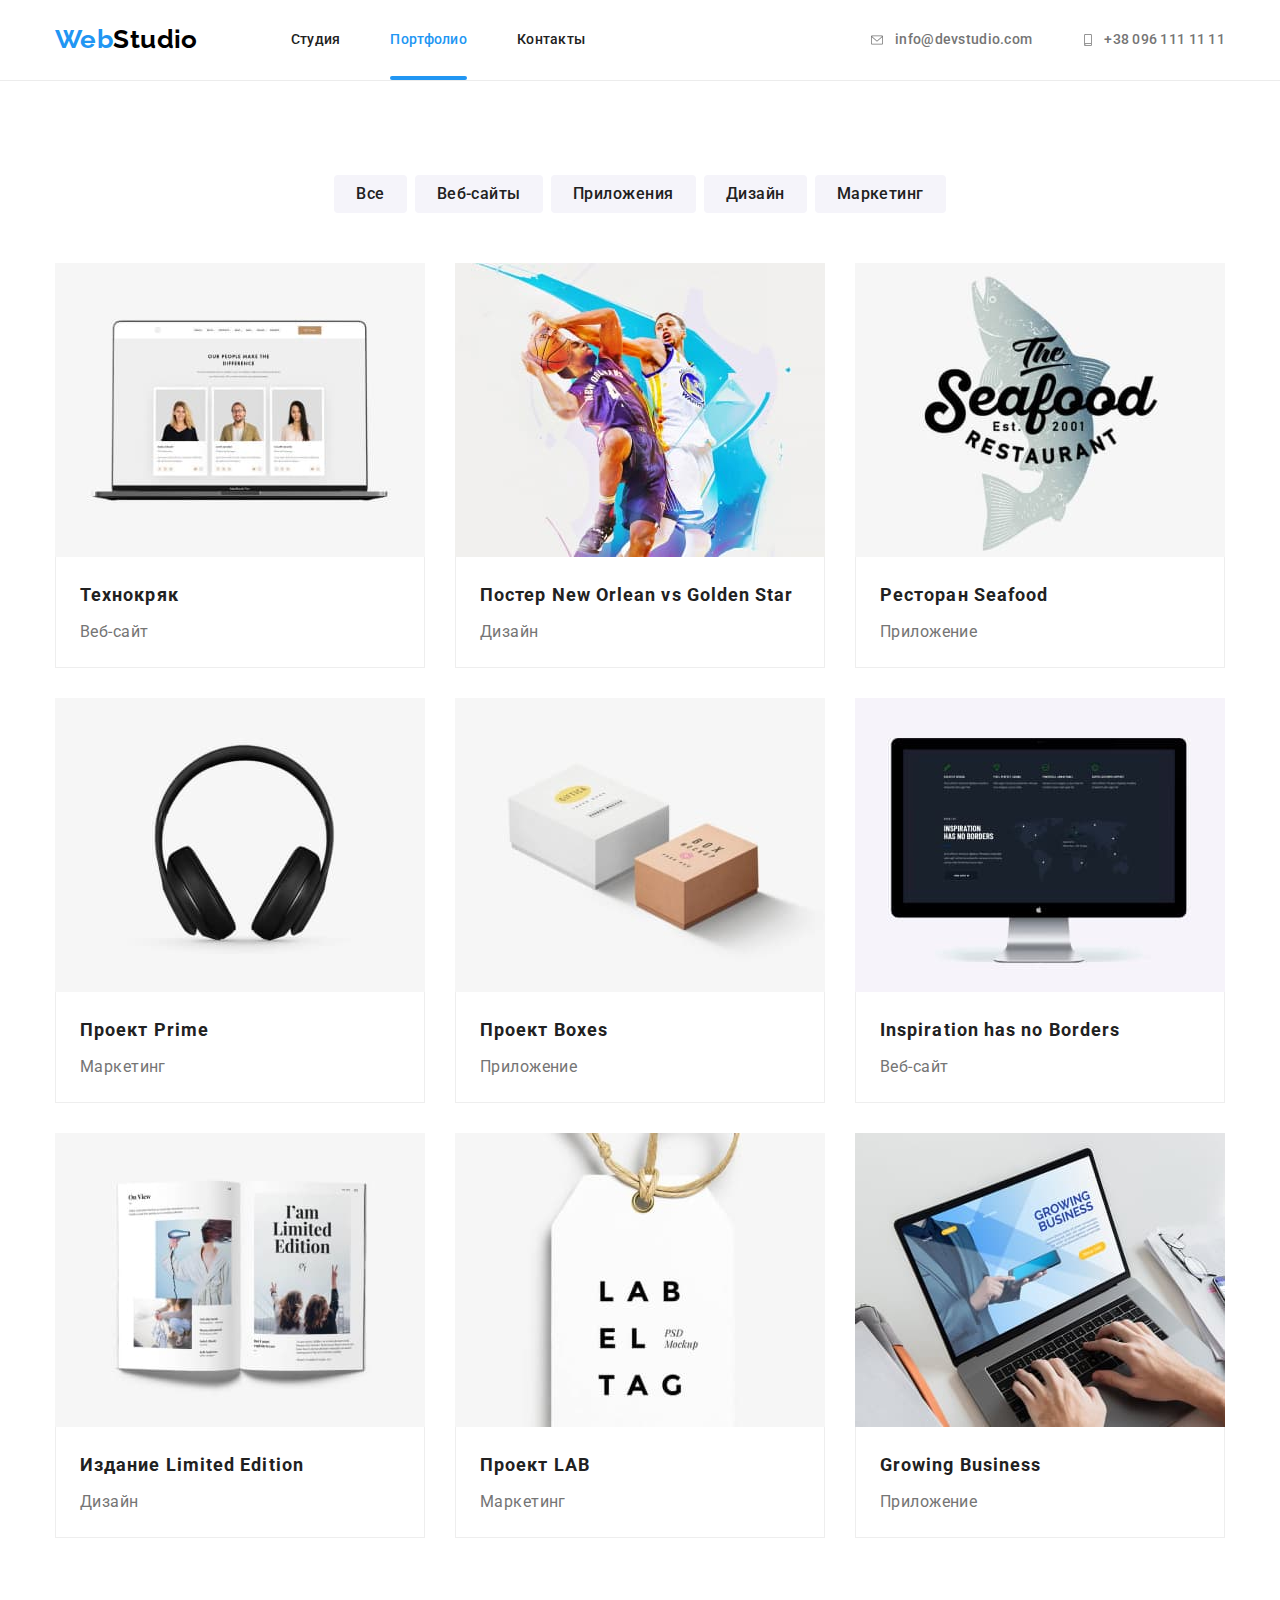
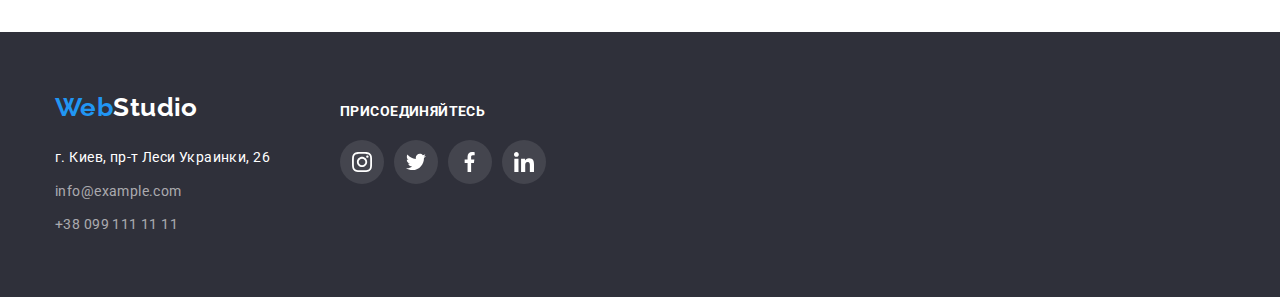
==== portfolio.html @ d9851ff3 "clon" ====
<!DOCTYPE html>
<html lang="en">
  <head>
    <meta charset="UTF-8" />
    <meta http-equiv="X-UA-Compatible" content="IE=edge" />
    <meta name="viewport" content="width=device-width, initial-scale=1.0" />
    <title>Web Studio Portfolio</title>
    <link
      href="https://fonts.googleapis.com/css2?family=Raleway:wght@700&family=Roboto:wght@400;500;700;900&display=swap"
      rel="stylesheet"
    />
    <link
      rel="stylesheet"
      href="https://cdnjs.cloudflare.com/ajax/libs/modern-normalize/1.1.0/modern-normalize.min.css"
    />
    <link rel="stylesheet" href="./css/styles.css" />
  </head>
  <body class="main-font body">
    <header class="header-frame">
      <div class="container display-head">
        <nav class="navigation">
          <a class="logo logo-margin" href="./"
            ><span class="logo-blue">Web</span>Studio</a
          >

          <ul class="list header-list">
            <li class="marg-list-header">
              <a class="link-header" href="./index.html">Студия</a>
            </li>
            <li class="marg-list-header">
              <a class="link-header current" href="./portfolio.html"
                >Портфолио</a
              >
            </li>
            <li class="marg-list-header">
              <a class="link-header" href="">Контакты</a>
            </li>
          </ul>
        </nav>

        <ul class="list header-list">
          <li class="head-list-addr">
            <a class="link-addr-head" href="mailto:info@devstudio.com"
              ><svg class="envelope" width="16px" height="12px">
                <use href="./images/symbol-optimized.svg#icon-envelope"></use>
              </svg>
              info@devstudio.com</a
            >
          </li>
          <li class="head-list-addr">
            <a class="link-addr-head" href="tel:+380961111111">
              <svg class="smartphone" width="12px" height="16px">
                <use href="./images/symbol-optimized.svg#icon-smartphone"></use>
              </svg>
              +38 096 111 11 11</a
            >
          </li>
        </ul>
      </div>
    </header>
    <main>
      <section class="section section-top">
        <div class="container">
          <h1 class="visualy-hidden">filters</h1>
          <ul class="list btn-portfolio">
            <li class="item-filters">
              <button class="btn-font" type="button">Все</button>
            </li>
            <li class="item-filters">
              <button class="btn-font" type="button">Веб-сайты</button>
            </li>
            <li class="item-filters">
              <button class="btn-font" type="button">Приложения</button>
            </li>
            <li class="item-filters">
              <button class="btn-font" type="button">Дизайн</button>
            </li>
            <li class="item-filters">
              <button class="btn-font" type="button">Маркетинг</button>
            </li>
          </ul>
          <ul class="list card-net">
            <li class="work-exemples">
              <a class="link-non-stiles" href="#">
                <div class="card-picture">
                  <img
                    src="./images/img21.jpg"
                    alt="photo of acounts"
                    width="370"
                    height="294"
                  />
                  <div class="card-animating">
                    <p class="card-text">
                      Ресурс предлагает комплексные предложения с разным уровнем
                      функционала и сервисов. Все это позволит посетителю
                      получить исчерпывающие сведения о компании или частном
                      лице.
                    </p>
                  </div>
                </div>
                <div class="work-border">
                  <h2 class="title-font">Технокряк</h2>
                  <p class="desc-font">Веб-сайт</p>
                </div></a
              >
            </li>
            <li class="work-exemples">
              <a class="link-non-stiles" href="#">
                <div class="card-picture">
                  <img
                    src="./images/img22.jpg"
                    alt="photo of acounts"
                    width="370"
                    height="294"
                  />
                  <div class="card-animating">
                    <p class="card-text">
                      Ресурс предлагает комплексные предложения с разным уровнем
                      функционала и сервисов. Все это позволит посетителю
                      получить исчерпывающие сведения о компании или частном
                      лице.
                    </p>
                  </div>
                </div>
                <div class="work-border">
                  <h2 class="title-font">Постер New Orlean vs Golden Star</h2>
                  <p class="desc-font">Дизайн</p>
                </div></a
              >
            </li>
            <li class="work-exemples">
              <a class="link-non-stiles" href="#">
                <div class="card-picture">
                  <img
                    src="./images/img23.jpg"
                    alt="photo of acounts"
                    width="370"
                    height="294"
                  />
                  <div class="card-animating">
                    <p class="card-text">
                      Ресурс предлагает комплексные предложения с разным уровнем
                      функционала и сервисов. Все это позволит посетителю
                      получить исчерпывающие сведения о компании или частном
                      лице.
                    </p>
                  </div>
                </div>
                <div class="work-border">
                  <h2 class="title-font">Ресторан Seafood</h2>
                  <p class="desc-font">Приложение</p>
                </div></a
              >
            </li>
            <li class="work-exemples">
              <a class="link-non-stiles" href="#">
                <div class="card-picture">
                  <img
                    src="./images/img24.jpg"
                    alt="headphones"
                    width="370"
                    height="294"
                  />
                  <div class="card-animating">
                    <p class="card-text">
                      Ресурс предлагает комплексные предложения с разным уровнем
                      функционала и сервисов. Все это позволит посетителю
                      получить исчерпывающие сведения о компании или частном
                      лице.
                    </p>
                  </div>
                </div>
                <div class="work-border">
                  <h2 class="title-font">Проект Prime</h2>
                  <p class="desc-font">Маркетинг</p>
                </div></a
              >
            </li>
            <li class="work-exemples">
              <a class="link-non-stiles" href="#">
                <div class="card-picture">
                  <img
                    src="./images/img25.jpg"
                    alt="boxes"
                    width="370"
                    height="294"
                  />
                  <div class="card-animating">
                    <p class="card-text">
                      Ресурс предлагает комплексные предложения с разным уровнем
                      функционала и сервисов. Все это позволит посетителю
                      получить исчерпывающие сведения о компании или частном
                      лице.
                    </p>
                  </div>
                </div>
                <div class="work-border">
                  <h2 class="title-font">Проект Boxes</h2>
                  <p class="desc-font">Приложение</p>
                </div></a
              >
            </li>
            <li class="work-exemples">
              <a class="link-non-stiles" href="#">
                <div class="card-picture">
                  <img
                    src="./images/img26.jpg"
                    alt="screen"
                    width="370"
                    height="294"
                  />
                  <div class="card-animating">
                    <p class="card-text">
                      Ресурс предлагает комплексные предложения с разным уровнем
                      функционала и сервисов. Все это позволит посетителю
                      получить исчерпывающие сведения о компании или частном
                      лице.
                    </p>
                  </div>
                </div>
                <div class="work-border">
                  <h2 class="title-font">Inspiration has no Borders</h2>
                  <p class="desc-font">Веб-сайт</p>
                </div></a
              >
            </li>
            <li class="work-exemples">
              <a class="link-non-stiles" href="#">
                <div class="card-picture">
                  <img
                    src="./images/img27.jpg"
                    alt="gurnal"
                    width="370"
                    height="294"
                  />
                  <div class="card-animating">
                    <p class="card-text">
                      Ресурс предлагает комплексные предложения с разным уровнем
                      функционала и сервисов. Все это позволит посетителю
                      получить исчерпывающие сведения о компании или частном
                      лице.
                    </p>
                  </div>
                </div>
                <div class="work-border">
                  <h2 class="title-font">Издание Limited Edition</h2>
                  <p class="desc-font">Дизайн</p>
                </div></a
              >
            </li>
            <li class="work-exemples">
              <a class="link-non-stiles" href="#">
                <div class="card-picture">
                  <img
                    src="./images/img28.jpg"
                    alt="lsble"
                    width="370"
                    height="294"
                  />
                  <div class="card-animating">
                    <p class="card-text">
                      Ресурс предлагает комплексные предложения с разным уровнем
                      функционала и сервисов. Все это позволит посетителю
                      получить исчерпывающие сведения о компании или частном
                      лице.
                    </p>
                  </div>
                </div>
                <div class="work-border">
                  <h2 class="title-font">Проект LAB</h2>
                  <p class="desc-font">Маркетинг</p>
                </div></a
              >
            </li>
            <li class="work-exemples">
              <a class="link-non-stiles" href="#">
                <div class="card-picture">
                  <img
                    src="./images/img29.jpg"
                    alt="work in leptop"
                    width="370"
                    height="294"
                  />
                  <div class="card-animating">
                    <p class="card-text">
                      Ресурс предлагает комплексные предложения с разным уровнем
                      функционала и сервисов. Все это позволит посетителю
                      получить исчерпывающие сведения о компании или частном
                      лице.
                    </p>
                  </div>
                </div>
                <div class="work-border">
                  <h2 class="title-font">Growing Business</h2>
                  <p class="desc-font">Приложение</p>
                </div></a
              >
            </li>
          </ul>
        </div>
      </section>
    </main>
    <footer class="footer-bgr">
      <div class="container foot-display">
        <div class="foot-addr">
          <a class="logo-footer margin-logo-foot" href="./index.html"
            ><span class="logo-blue">Web</span>Studio</a
          >
          <address class="address">
            <ul class="list collomn">
              <li class="item-footer">
                <a
                  class="link-footer"
                  href="https://goo.gl/maps/Hpi7qBNF4pR7eWcx5"
                  target="_blank"
                  rel="noopener nofolow"
                  >г. Киев, пр-т Леси Украинки, 26</a
                >
              </li>
              <li class="item-footer">
                <a class="addr-footer" href="mailto:info@example.com"
                  >info@example.com</a
                >
              </li>
              <li class="item-footer">
                <a class="addr-footer" href="tel:+380991111111"
                  >+38 099 111 11 11</a
                >
              </li>
            </ul>
          </address>
        </div>
        <div class="foot-addr-link">
          <h2 class="footer-text">присоединяйтесь</h2>
          <ul class="foot-social">
            <li class="footer-social list">
              <a class="foot-soc-link" href="#">
                <svg class="foot-picture">
                  <use href="./images/symbol-defs.svg#icon-instagram"></use>
                </svg>
              </a>
            </li>
            <li class="footer-social list">
              <a class="foot-soc-link" href="#">
                <svg class="foot-picture">
                  <use href="./images/symbol-defs.svg#icon-twitter"></use>
                </svg>
              </a>
            </li>
            <li class="footer-social list">
              <a class="foot-soc-link" href="#">
                <svg class="foot-picture">
                  <use href="./images/symbol-defs.svg#icon-facebook"></use>
                </svg>
              </a>
            </li>
            <li class="footer-social list">
              <a class="foot-soc-link" href="#">
                <svg class="foot-picture">
                  <use href="./images/symbol-defs.svg#icon-linkedin"></use>
                </svg>
              </a>
            </li>
          </ul>
        </div>
      </div>
    </footer>
  </body>
</html>
---- css/styles.css ----
:root {
  --main-text-color: #212121;
  --content-text-color: #757575;
  --logo-bgr-blue: #2196f3;
  --bgr-hero-color: #2f303a;
  --logo-black: #000000;
  --text-hover-wight: #ffffff;
  --btn-hiro-hover: #188ce8;
  --addr-footer-white: rgba(255, 255, 255, 0.6);
  --bgr-team: #f5f4fa;
  --social-color: #afb1b8;
  --animating: cubic-bezier(0.4, 0, 0.2, 1);
}

body {
  font-family: "Roboto", "Raleway", sens-serif;
  color: var(--main-text-color);
  letter-spacing: 0.03em;
  background-color: var(--text-hover-wight);
  font-size: 14px;
}

p,
h1,
h2,
h3,
h4,
h5,
h6 {
  margin: 0;
}

address {
  font-style: normal;
}

img {
  display: block;
  max-width: 100%;
  height: auto;
}

ul,
ol,
li {
  margin: 0;
  padding-left: 0;
}

/*~~~~~~~~~~~~~~~~~~~FIRST PAGE~~~~~~~~~~~~~~~~~~~~*/

/* -------------for ul without points------------ */

.list {
  list-style: none;
}

.container {
  width: 1200px;
  padding-left: 15px;
  padding-right: 15px;
  margin: 0 auto;
}

/*____________________HEADER_________________________*/

.header-frame {
  border-bottom: 1px solid #ececec;
}

.display-head {
  display: flex;
  align-items: center;
  justify-content: center;
}

.logo {
  font-family: Raleway;
  font-weight: 700;
  font-size: 26px;
  color: var(--logo-black);
  text-decoration: none;
  line-height: 1.19;
}

.logo-margin {
  margin-right: 93px;
  padding-top: 24px;
  padding-bottom: 25px;
}

.logo-blue {
  color: var(--logo-bgr-blue);
}

.navigation {
  display: flex;
  align-items: center;
}

/*--------------for <li> in HEADER------------*/

.header-list {
  display: flex;
  margin-left: auto;
}

.marg-list-header {
  margin-right: 50px;
}

.head-list-addr:not(:last-child) {
  margin-right: 50px;
}

/* -------------for <a> in HEADER--------------*/

.link-header {
  display: block;
  color: var(--main-text-color);
  font-weight: 500;
  line-height: 1.14;
  letter-spacing: 0.02em;
  background-color: var(--text-hover-wight);
  text-decoration: none;
  padding-top: 32px;
  padding-bottom: 32px;
  transition-property: color;
  transition-duration: 250ms;
  transition-timing-function: var(--animating);
}

.link-header:hover,
.link-header:focus {
  color: var(--logo-bgr-blue);
}

.current {
  color: var(--logo-bgr-blue);
  position: relative;
  transition-property: background-color;
}

.current::after {
  content: "";
  position: absolute;
  height: 4px;
  width: 100%;
  border-radius: 2px;
  top: 100%;
  left: 0;
  background-color: var(--logo-bgr-blue);
  transform: translate(0, -100%);
}

/*-------------for address <a> in HEADER----------------*/

.link-addr-head {
  display: inline-flex;
  align-items: center;
  color: var(--content-text-color);
  font-weight: 500;
  line-height: 1.14;
  letter-spacing: 0.02em;
  text-decoration: none;
  padding-top: 32px;
  padding-bottom: 32px;
  transition-property: color;
  transition-duration: 250ms;
  transition-timing-function: var(--animating);
}
.link-addr-head:hover,
.link-addr-head:focus {
  color: var(--logo-bgr-blue);
}

.envelope {
  display: flex;
  margin-right: 10px;
  fill: currentColor;
}

.smartphone {
  display: inline-flex;
  margin-right: 10px;
  fill: currentColor;
  background-size: auto;
  background-position: 50% 50%;
}

/* ____________________HIRO________________________*/

.hiro-bgr {
  max-width: 1600px;
  padding-top: 200px;
  margin: 0 auto;
  padding: 0 auto;
  background-image: linear-gradient(
      to right,
      rgba(47, 48, 58, 0.4),
      rgba(47, 48, 58, 0.4)
    ),
    url(../images/Img-hiro.jpg);
  background-color: var(--bgr-hero-color);
  background-position: center;
  background-repeat: no-repeat;
  background-size: cover;
}

.hiro-text {
  color: var(--text-hover-wight);
  font-weight: 900;
  font-size: 44px;
  line-height: 1.36;
  letter-spacing: 0.06em;
  text-transform: uppercase;
  text-align: center;
  margin-bottom: 30px;
}

.hiro-btn {
  font-family: "Roboto", sans-serif;
  color: var(--text-hover-wight);
  background-color: var(--logo-bgr-blue);
  font-weight: 700;
  font-size: 16px;
  line-height: 1.87;
  letter-spacing: 0.06em;
  display: flex;
  align-items: center;
  text-align: center;
  cursor: pointer;
  margin-left: auto;
  margin-right: auto;
  padding: 10px 32px;
  border-radius: 4px;
  border: 0;
  transition-property: background-color;
}

.hiro-btn:hover,
.hiro-btn:focus {
  background-color: var(--btn-hiro-hover);
  transition-duration: 250ms;
  transition-timing-function: cubic-bezier(0.4, 0, 0.2, 1);
}

/*___________________Sectio Features___________________*/

.fiatures {
  /*width: 1200px;
  margin-left: auto;
  margin-right: auto;*/
  padding-top: 94px;
}

.section {
  padding-bottom: 94px;
}
.section-features {
  padding-bottom: 200px;
}
.visualy-hidden {
  position: absolute;
  white-space: nowrap;
  width: 1px;
  height: 1px;
  overflow: hidden;
  border: 0;
  padding: 0;
  clip: rect(0 0 0 0);
  clip-path: inset(50%);
  margin: -1px;
}

.list-fiatures {
  display: flex;
}

.item-fiatures {
  width: 270px;
}

.antena::before {
  content: "";
  display: flex;
  width: 270px;
  height: 120px;
  margin-bottom: 30px;
  background-image: url(../images/antenna.svg);
  background-color: var(--bgr-team);
  background-repeat: no-repeat;
  background-position: center;
}

.clock::before {
  content: "";
  display: flex;
  width: 270px;
  height: 120px;
  margin-bottom: 30px;
  background-color: var(--bgr-team);
  background-image: url(../images/clock.svg);
  background-repeat: no-repeat;
  background-position: center;
}

.diagram::before {
  content: "";
  display: flex;
  width: 270px;
  height: 120px;
  margin-bottom: 30px;
  background-color: var(--bgr-team);
  background-image: url(../images/diagram.svg);
  background-repeat: no-repeat;
  background-position: center;
}

.astronaut::before {
  content: "";
  display: flex;
  width: 270px;
  height: 120px;
  margin-bottom: 30px;
  background-color: var(--bgr-team);
  background-image: url(../images/astronaut.svg);
  background-repeat: no-repeat;
  background-position: center;
}

.item-fiatures:not(:last-child) {
  margin-right: 30px;
}

.third-headline {
  font-size: 14px;
  line-height: 1.14;
  text-transform: uppercase;
  margin-bottom: 10px;
}

.features-text {
  color: var(--content-text-color);
  line-height: 1.7;
}

/*_________________Section What To Do__________________*/

.second-headline {
  font-size: 36px;
  line-height: 1.17;
  text-align: center;
  margin-bottom: 50px;
}

.item-what-do:not(:last-child) {
  margin-right: 30px;
}

.item-what-do {
  position: relative;
}

.text {
  position: absolute;
  top: 100%;
  height: 70px;
  width: 100%;
  background-color: rgba(47, 48, 58, 0.8);
  transform: translate(0, -100%);
  display: flex;
  justify-content: center;
  align-items: center;
  color: var(--text-hover-wight);
  font-family: "Roboto", sans-serif;
  font-weight: 700;
  font-size: 14px;
  line-height: 1.4;
  text-align: center;
  text-transform: uppercase;
}

/*_________________Section Team________________________*/

.item-team:not(:last-child) {
  margin-right: 30px;
}

.item-team {
  border-radius: 0 0 4px 4px;
  background-color: var(--text-hover-wight);
  box-shadow: 0px 1px 3px rgba(0, 0, 0, 0.12), 0px 1px 1px rgba(0, 0, 0, 0.14),
    0px 2px 1px rgba(0, 0, 0, 0.2);
}

.team {
  background-color: var(--bgr-team);
  padding-top: 94px;
}

.names {
  font-weight: 500;
  font-size: 16px;
  line-height: 1.19;
  text-align: center;
  margin-bottom: 10px;
}

.profession {
  color: var(--content-text-color);
  font-size: 16px;
  line-height: 1.19;
  text-align: center;
  margin-bottom: 16px;
}

.icons-team {
  display: flex;
  justify-content: center;
  align-items: center;
}

.icon-list {
  display: inline-flex;
  justify-content: center;
  align-items: center;
}

.icon-list:not(:last-child) {
  margin-right: 10px;
}

.list-linc-icons {
  display: flex;
  justify-content: center;
  align-items: center;

  width: 44px;
  height: 44px;
  border-radius: 50% 50%;
  color: var(--social-color);
  transition-property: background-color, color;
  transition-duration: 250ms;
  transition-timing-function: var(--animating);
}
.list-linc-icons:hover,
.list-linc-icons:focus {
  background-color: var(--logo-bgr-blue);
  color: var(--text-hover-wight);
}

.icons {
  width: 20px;
  height: 20px;
  fill: currentColor;
}

.team-padding {
  padding-top: 30px;
  padding-bottom: 30px;
}

.mrg-for-h-two {
  margin-bottom: 50px;
}

/*_________________________Section CLIENTS___________________________*/

.clients {
  padding-top: 94px;
}

.clients-list {
  display: flex;
  justify-content: center;
  align-items: center;
}

.clients-logo:not(:last-child) {
  margin-right: 30px;
}

.clients-link {
  display: flex;
  width: 170px;
  height: 94px;
  justify-content: center;
  align-items: center;
  text-decoration: none;
  color: inherit;
  color: var(--social-color);
  border-radius: 4px;
  border: 1px solid var(--social-color);
  transition-property: color, fill, border-color;
  transition-duration: 250ms;
  transition-timing-function: var(--animating);
}

.clients-link:hover,
.clients-link:focus {
  color: var(--logo-bgr-blue);
  border-color: var(--logo-bgr-blue);
  fill: var(--logo-bgr-blue);
}

.client-picture {
  width: 106px;
  height: 60px;
  fill: currentColor;
}

/*________________________________FOOTER_________________________________*/

.footer-bgr {
  background-color: var(--bgr-hero-color);
  padding-top: 60px;
  padding-bottom: 60px;
}

.foot-display {
  display: flex;
  align-items: baseline;
}

.address {
  font-style: normal;
}

.collomn {
  flex-direction: column;
}

.item-footer:not(:last-child) {
  margin-bottom: 9px;
}

.logo-footer {
  font-family: Raleway;
  font-weight: 700;
  font-size: 26px;
  color: var(--text-hover-wight);
  text-decoration: none;
  line-height: 1.19;
}

.margin-logo-foot {
  display: block;
  margin-bottom: 20px;
}

.link-footer {
  text-decoration: none;
  color: var(--text-hover-wight);
  line-height: 2;
}

.addr-footer {
  text-decoration: none;
  line-height: 1.71;
  color: var(--addr-footer-white);
  transition-property: color;
  transition-duration: 250ms;
  transition-timing-function: var(--animating);
}

.addr-footer:hover,
.addr-footer:focus {
  color: var(--logo-bgr-blue);
}

.link-footer {
  transition-property: color;
  transition-duration: 250ms;
  transition-timing-function: var(--animating);
}

.link-footer:hover,
.link-footer:focus {
  color: var(--logo-bgr-blue);
}

.foot-addr-link {
  color: var(--text-hover-wight);
  margin-left: 70px;
}
.footer-text {
  font-weight: 700;
  font-size: 14px;
  line-height: 1.14;
  letter-spacing: 0.03em;
  text-transform: uppercase;
  margin-bottom: 20px;
}

.foot-social {
  display: flex;
  justify-content: center;
  align-items: center;
}

.footer-social {
  display: flex;
  justify-content: center;
  align-items: center;
}

.footer-social:not(:last-child) {
  margin-right: 10px;
}

.foot-soc-link {
  display: flex;
  width: 44px;
  height: 44px;
  border-radius: 50% 50%;
  background-color: rgba(255, 255, 255, 0.1);
  justify-content: center;
  align-items: center;
  transition-property: background-color;
  transition-duration: 250ms;
  transition-timing-function: var(--animating);
}

.foot-soc-link:hover,
.foot-soc-link:focus {
  background-color: var(--logo-bgr-blue);
}

.foot-picture {
  width: 20px;
  height: 20px;
  fill: var(--text-hover-wight);
}

/*~~~~~~~~~~~~~~~~~~~PORTFOLIO~~~~~~~~~~~~~~~~~~~*/

/*_________________section filters______________*/

.section-top {
  padding-top: 94px;
}

.item-filters:not(:last-child) {
  margin-right: 8px;
}

.btn-portfolio {
  display: flex;
  justify-content: center;
  margin-bottom: 50px;
}

.btn-font {
  font-family: inherit;
  font-weight: 500;
  color: var(--main-text-color);
  background-color: var(--bgr-team);
  font-size: 16px;
  line-height: 1.625;
  letter-spacing: 0.03em;
  cursor: pointer;
  border: none;
  padding: 6px 22px;
  border-radius: 4px;
  transition-property: color, background-color, box-shadow;
  transition-duration: 250ms;
  transition-timing-function: var(--animating);
}

.btn-font:hover,
.btn-font:focus {
  color: var(--text-hover-wight);
  background-color: var(--logo-bgr-blue);
  box-shadow: 0px 3px 1px rgba(0, 0, 0, 0.1), 0px 1px 2px rgba(0, 0, 0, 0.08),
    0px 2px 2px rgba(0, 0, 0, 0.12);
}

.card-net {
  display: flex;
  flex-wrap: wrap;
  margin-top: -30px;
  margin-left: -30px;
}

.work-border {
  border-left: 1px solid #eeeeee;
  border-right: 1px solid #eeeeee;
  border-bottom: 1px solid #eeeeee;
  padding: 20px 24px;
}

.title-font {
  font-size: 18px;
  line-height: 2;
  letter-spacing: 0.06em;
  margin-bottom: 4px;
}

.desc-font {
  color: var(--content-text-color);
  font-size: 16px;
  line-height: 1.875;
}

.link-non-stiles {
  display: block;
  text-decoration: none;
  font-style: inherit;
  color: inherit;
  transition: box-shadow 250px var(--animating);
}

.link-non-stiles:hover,
.link-non-stiles:focus {
  box-shadow: 0px 1px 1px rgba(0, 0, 0, 0.12), 0px 4px 4px rgba(0, 0, 0, 0.06),
    1px 4px 6px rgba(0, 0, 0, 0.16);
}

.work-exemples {
  margin-top: 30px;
  margin-left: 30px;
}

.frame {
  border-bottom: 1px solid #eeeeee;
  border-left: 1px solid #eeeeee;
  border-right: 1px solid #eeeeee;
  padding: 20px 24px;
}

.card-picture {
  position: relative;
  overflow: hidden;
}

.card-animating {
  position: absolute;
  width: 100%;
  height: 294px;
  top: 100%;
  left: 0;
  background-color: rgba(33, 150, 243, 0.9);
  transition-property: transform;
  transition-duration: 250ms;
  transition-timing-function: var(--animating);
}

.link-non-stiles:hover .card-animating,
.link-non-stiles:focus .card-animating {
  transform: translateY(-100%);
}

.card-text {
  font-weight: 400;
  font-size: 18px;
  line-height: 1.56;
  padding: 63px 24px;
  color: var(--text-hover-wight);
}

/*______________________________MODALKA_____________________________________*/

.backdrop {
  position: fixed;
  top: 0;
  left: 50%;
  transform: translate(-50%, 0);
  height: 100%;
  width: 100%;
  background-color: rgba(0, 0, 0, 0.2);
  opacity: 1;
  transition: opacity 250ms var(--animating);
}

.backdrop.is-hidden {
  opacity: 0;
  pointer-events: none;
}

.modal {
  position: absolute;
  top: 50%;
  left: 50%;
  height: 581px;
  width: 528px;
  border-radius: 4px;
  box-shadow: 0px 1px 3px rgba(0, 0, 0, 0.12), 0px 1px 1px rgba(0, 0, 0, 0.14),
    0px 2px 1px rgba(0, 0, 0, 0.2);
  background-color: var(--text-hover-wight);
  transform: translate(-50%, -50%);
}

.close {
  position: absolute;
  top: 8px;
  right: 8px;

  height: 30px;
  width: 30px;
  border: 1px solid rgba(0, 0, 0, 0.1);
  border-radius: 50% 50%;

  text-decoration: none;
  color: inherit;
  background-color: var(--text-hover-wight);

  display: inline-flex;
  justify-content: center;
  align-items: center;

  transition-duration: box-shadow;
  transition-duration: 250ms;
  transition-timing-function: var(--animating);
}

.close-picture {
  fill: black;
}

.close:hover,
.close:focus {
  box-shadow: 0px 1px 3px rgba(0, 0, 0, 0.12), 0px 1px 1px rgba(0, 0, 0, 0.14),
    0px 2px 1px rgba(0, 0, 0, 0.2);
}

.close:active {
  box-shadow: none;
}
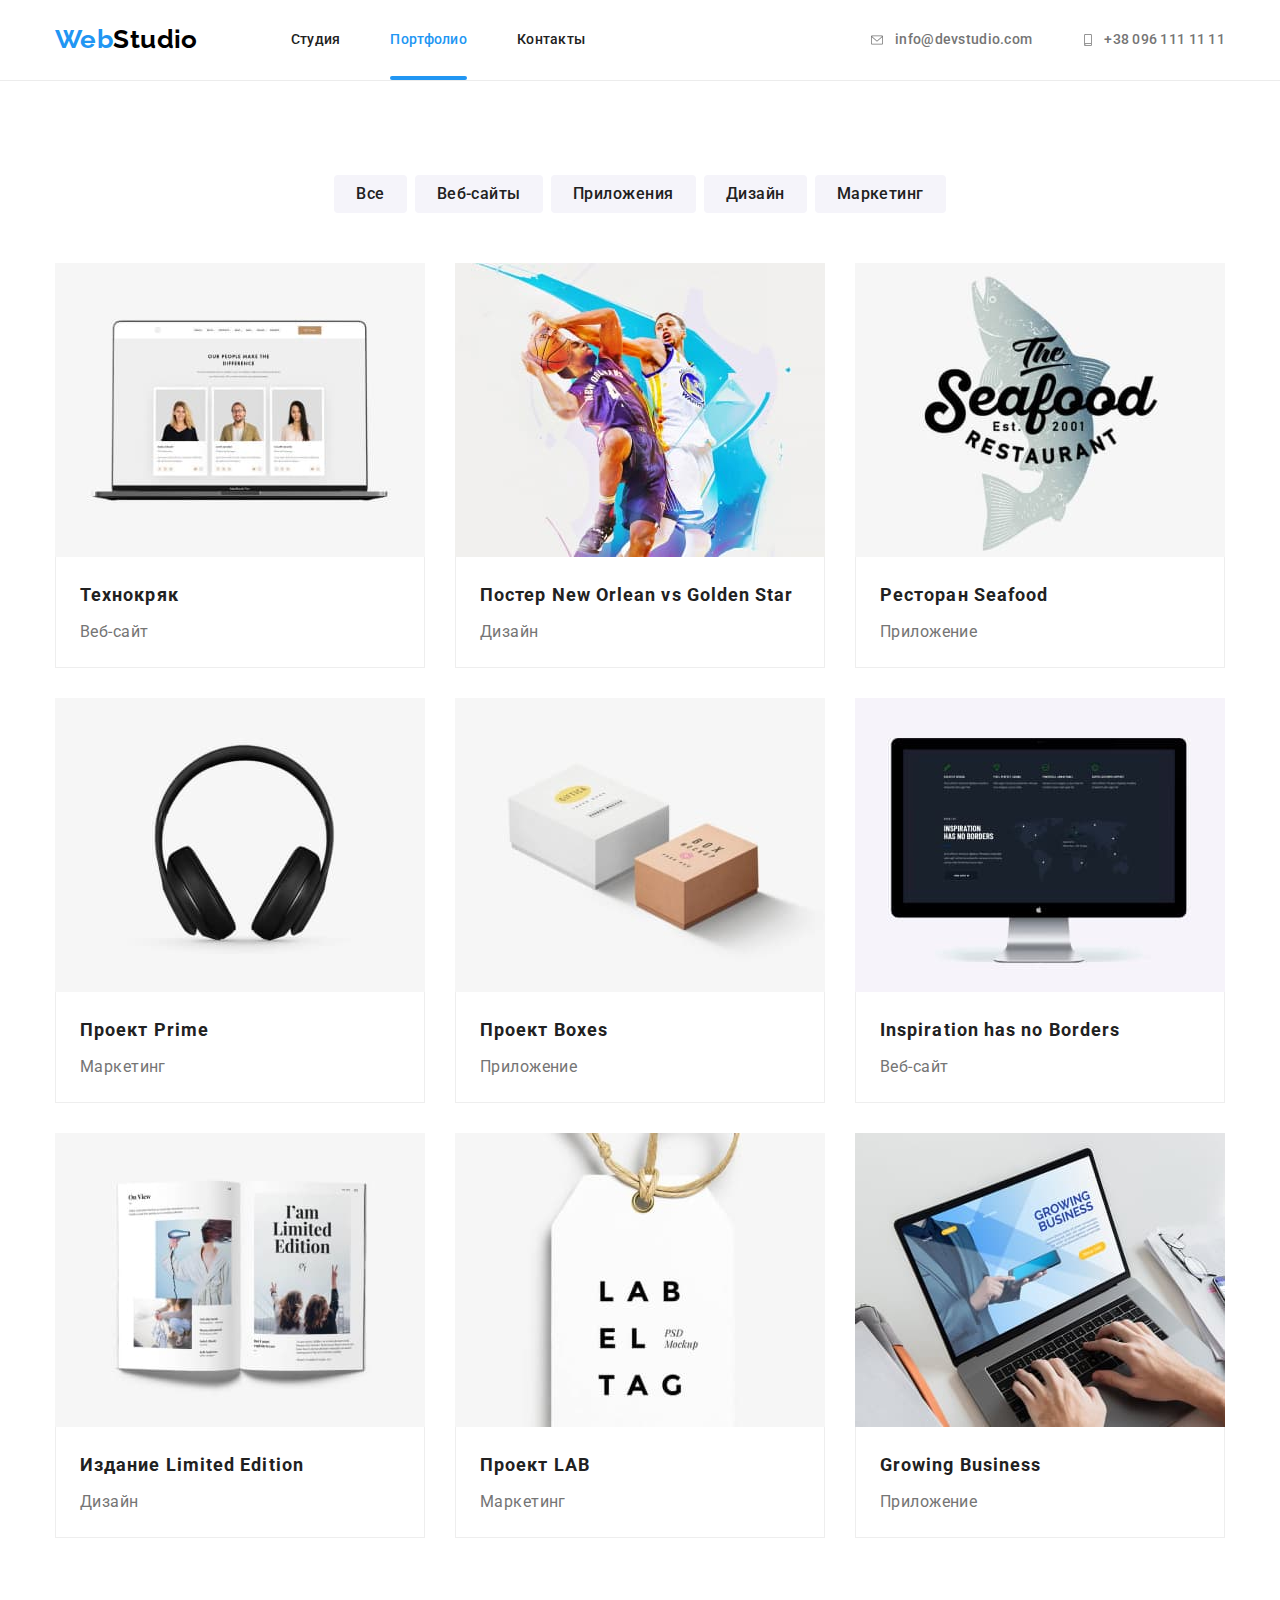
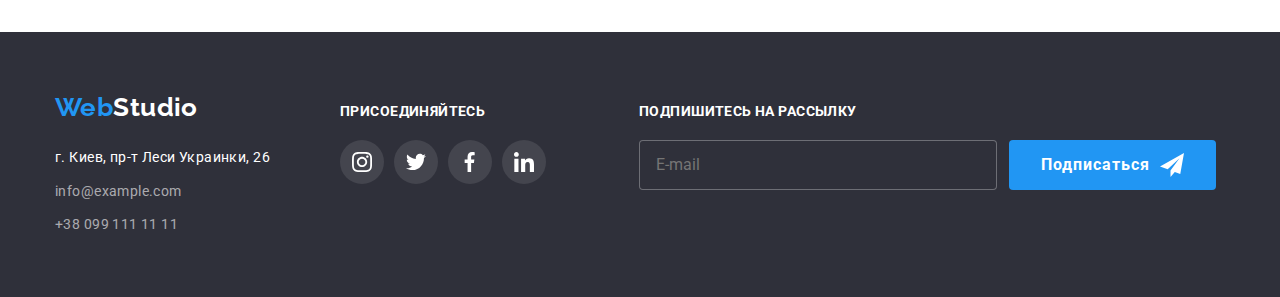
==== commit 727cf38a: "modal" ====
--- a/portfolio.html
+++ b/portfolio.html
@@ -363,6 +363,24 @@
             </li>
           </ul>
         </div>
+        <div class="mail">
+          <p class="footer-text">Подпишитесь на рассылку</p>
+          <div class="input-btn">
+            <input
+              class="border-input"
+              type="email"
+              id="emeil"
+              placeholder="E-mail"
+            />
+            <label for="emeil"></label>
+            <button class="hiro-btn" type="button">
+              Подписаться
+              <svg class="plan" width="24px" height="24px">
+                <use href="./images/icons-six.svg#icon-plan"></use>
+              </svg>
+            </button>
+          </div>
+        </div>
       </div>
     </footer>
   </body>
--- a/css/styles.css
+++ b/css/styles.css
@@ -10,6 +10,8 @@
   --bgr-team: #f5f4fa;
   --social-color: #afb1b8;
   --animating: cubic-bezier(0.4, 0, 0.2, 1);
+  --modal-text-color: rgba(117, 117, 117, 1);
+  --modal-frame-color: rgba(33, 33, 33, 0.2);
 }
 
 body {
@@ -47,10 +49,6 @@
   padding-left: 0;
 }
 
-/*~~~~~~~~~~~~~~~~~~~FIRST PAGE~~~~~~~~~~~~~~~~~~~~*/
-
-/* -------------for ul without points------------ */
-
 .list {
   list-style: none;
 }
@@ -61,6 +59,7 @@
   padding-right: 15px;
   margin: 0 auto;
 }
+/*~~~~~~~~~~~~~~~~~~~FIRST PAGE~~~~~~~~~~~~~~~~~~~~*/
 
 /*____________________HEADER_________________________*/
 
@@ -242,7 +241,12 @@
 .hiro-btn:focus {
   background-color: var(--btn-hiro-hover);
   transition-duration: 250ms;
+  box-shadow: 0px 4px 4px rgba(0, 0, 0, 0.15);
   transition-timing-function: cubic-bezier(0.4, 0, 0.2, 1);
+}
+
+.hiro-btn:active {
+  box-shadow: none;
 }
 
 /*___________________Sectio Features___________________*/
@@ -591,6 +595,7 @@
   letter-spacing: 0.03em;
   text-transform: uppercase;
   margin-bottom: 20px;
+  color: var(--text-hover-wight);
 }
 
 .foot-social {
@@ -631,6 +636,39 @@
   width: 20px;
   height: 20px;
   fill: var(--text-hover-wight);
+}
+
+.mail {
+  margin-left: 93px;
+}
+
+.input-btn {
+  display: flex;
+  justify-content: center;
+  align-items: center;
+}
+
+.border-input {
+  display: flex;
+  align-items: center;
+  width: 358px;
+  height: 50px;
+  padding-left: 16px;
+  border: 1px solid rgba(255, 255, 255, 0.3);
+  border-radius: 4px;
+  background-color: var(--bgr-hero-color);
+  margin-right: 12px;
+  color: rgba(255, 255, 255, 0.6);
+  font-size: 16px;
+  line-height: 1.25;
+}
+
+input[plaseholder="E-mail"] {
+  margin-left: 16px;
+}
+
+.plan {
+  margin-left: 10px;
 }
 
 /*~~~~~~~~~~~~~~~~~~~PORTFOLIO~~~~~~~~~~~~~~~~~~~*/
@@ -809,12 +847,10 @@
   justify-content: center;
   align-items: center;
 
-  transition-duration: box-shadow;
+  transition-duration: box-shadow, color;
   transition-duration: 250ms;
   transition-timing-function: var(--animating);
-}
-
-.close-picture {
+
   fill: black;
 }
 
@@ -822,8 +858,158 @@
 .close:focus {
   box-shadow: 0px 1px 3px rgba(0, 0, 0, 0.12), 0px 1px 1px rgba(0, 0, 0, 0.14),
     0px 2px 1px rgba(0, 0, 0, 0.2);
+  color: var(--logo-bgr-blue);
 }
 
 .close:active {
   box-shadow: none;
 }
+
+.close-picture {
+  fill: currentColor;
+}
+
+.modal-head {
+  text-align: center;
+  margin-top: 40px;
+  margin-bottom: 12px;
+  font-size: 20px;
+}
+
+.modal-form {
+  display: flex;
+  flex-direction: column;
+}
+
+.form-field {
+  position: relative;
+  display: flex;
+  flex-direction: column;
+}
+
+.form-field:not(:first-child) {
+  margin-bottom: 10px;
+  margin-left: 40px;
+  margin-right: 40px;
+}
+
+.form-field:nth-child(1) {
+  margin-bottom: 10px;
+  margin-right: 40px;
+  margin-left: 40px;
+}
+
+.modal-text {
+  font-size: 12px;
+  line-height: 1.17;
+  color: var(--modal-text-color);
+  padding-bottom: 4px;
+}
+
+.modal-data {
+  height: 40px;
+  border: 1px solid rgba(21, 21, 21, 0.2);
+  border-radius: 4px;
+  transition: border-color 250ms var(--animating);
+  padding-left: 42px;
+}
+
+.modal-data:hover,
+.modal-data:focus {
+  border-color: var(--logo-bgr-blue);
+}
+
+.modal-data:hover ~ .modal-icons,
+.modal-data:focus ~ .modal-icons {
+  fill: var(--logo-bgr-blue);
+}
+
+.modal-data:not(:placeholder-shown) > .modal-icons {
+  fill: var(--logo-bgr-blue);
+}
+
+.modal-icons {
+  position: absolute;
+  bottom: 14px;
+  left: 15px;
+  fill: currentColor;
+  transition: fill 250ms var(--animating);
+}
+
+.comments {
+  border: 1px solid var(--modal-frame-color);
+  border-radius: 4px;
+  height: 120px;
+  font-size: 12px;
+  line-height: 1.17;
+  letter-spacing: 0.01em;
+  padding: 12px 16px;
+  resize: none;
+  transition: border-color 250ms var(--animating);
+}
+
+.comments > [placeholder] {
+  color: var(--modal-frame-color);
+}
+
+.comments:hover,
+.comments:focus {
+  border-color: var(--logo-bgr-blue);
+}
+
+.comments:not(:placeholder-shown) {
+  border-color: var(--logo-bgr-blue);
+}
+
+.form-row {
+  position: relative;
+  display: inline-flex;
+  align-items: center;
+  margin: 20px 51px 30px 52px;
+}
+
+.checkbox-agree {
+  position: absolute;
+  white-space: nowrap;
+  width: 1px;
+  height: 1px;
+  overflow: hidden;
+  border: 0;
+  padding: 0;
+  clip: rect(0 0 0 0);
+  clip-path: inset(50%);
+  margin: -1px;
+}
+
+.checkbox-text {
+  display: flex;
+  align-items: center;
+  justify-content: center;
+  font-size: 14px;
+  line-height: 1.71;
+  color: var(--content-text-color);
+}
+
+.link-conditions {
+  font-size: 14px;
+  line-height: 1.71;
+  color: var(--logo-bgr-blue);
+  margin-left: 4px;
+}
+
+.checkbox-icon {
+  display: inline-flex;
+  order: -1;
+  width: 16px;
+  height: 15px;
+  margin-right: 7px;
+  border: 1.5px solid var(--logo-black);
+  border-radius: 2px;
+}
+
+.checkbox-agree:checked + .checkbox-icon {
+  background-image: url(../images/checkin.svg);
+  background-color: var(--logo-bgr-blue);
+  background-size: contain;
+  border-color: var(--logo-bgr-blue);
+}
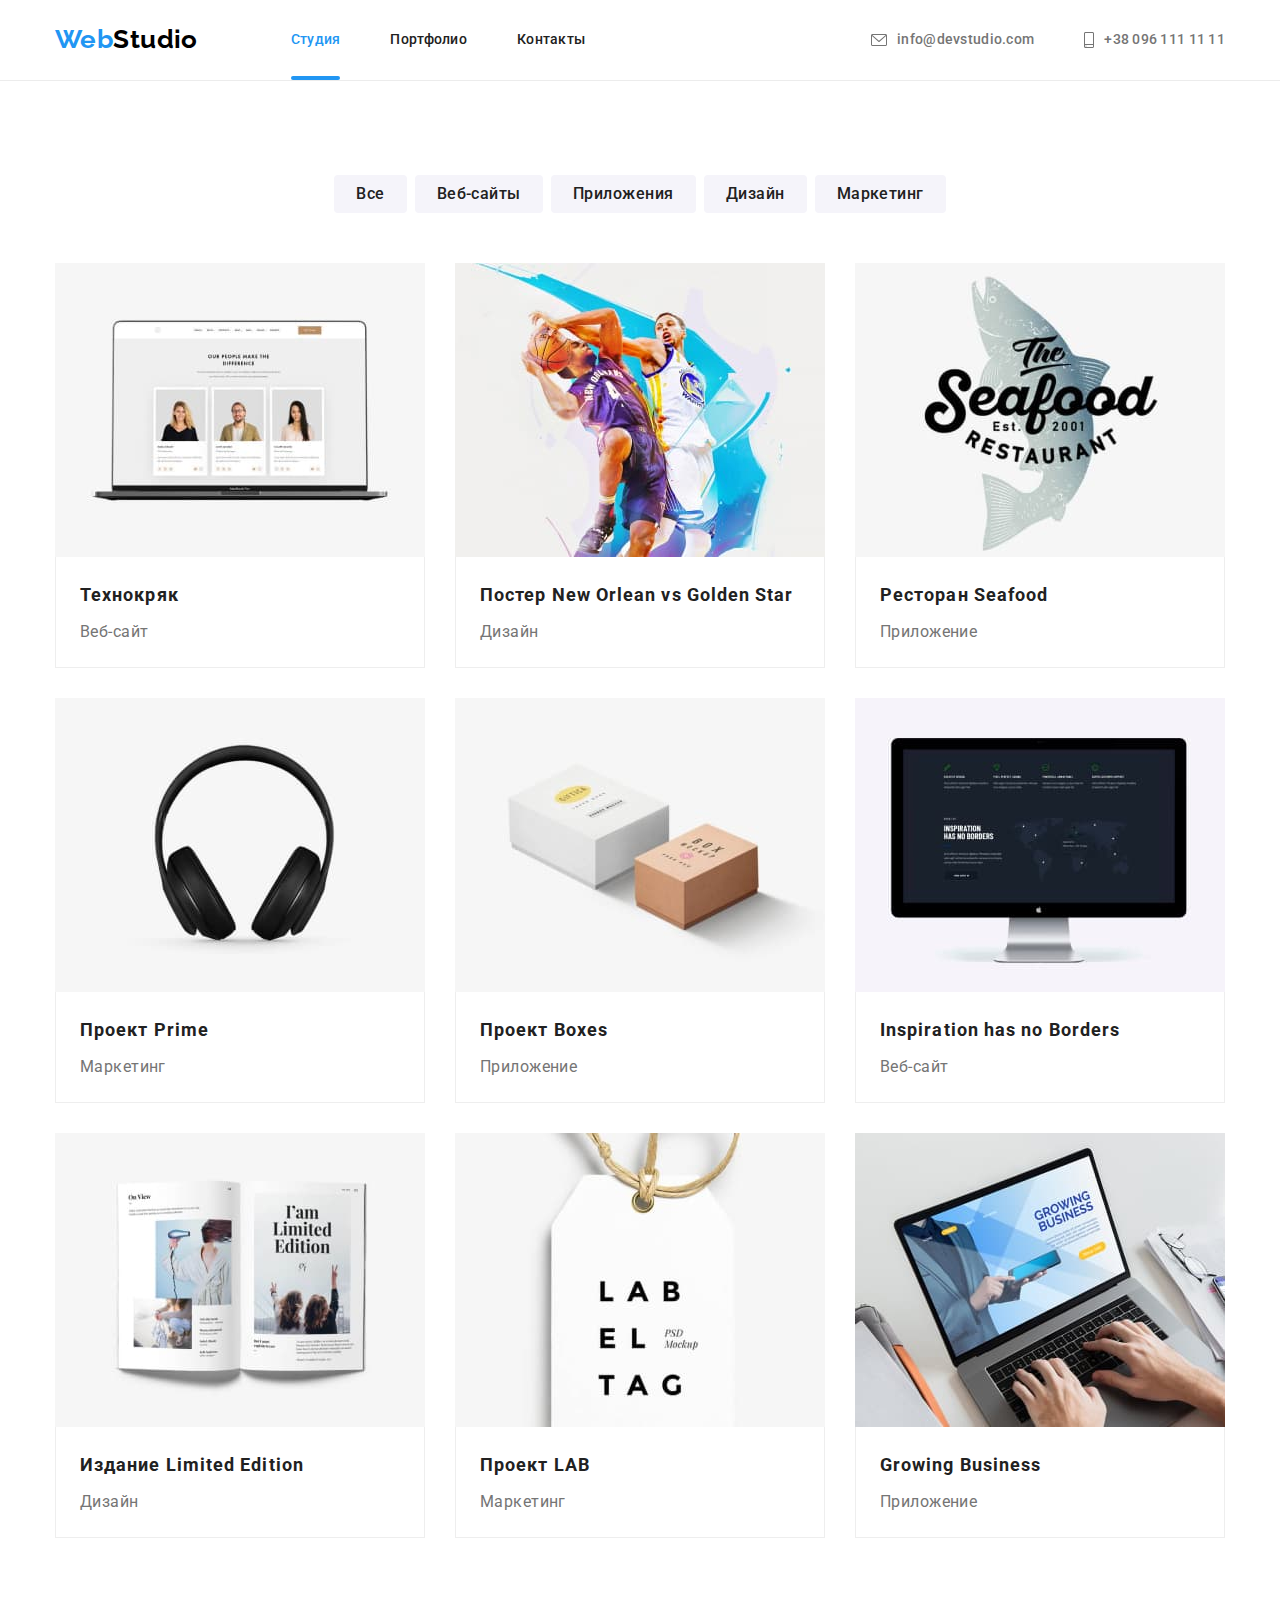
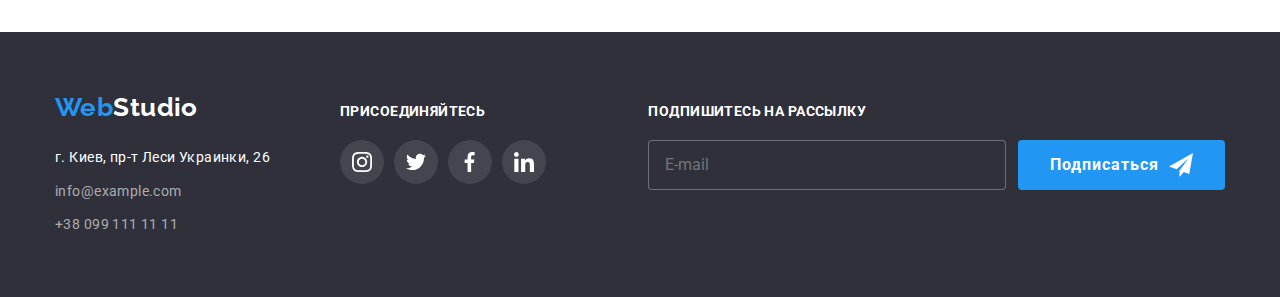
==== commit 4f39f6cf: "outline-transparent" ====
--- a/portfolio.html
+++ b/portfolio.html
@@ -25,12 +25,10 @@
 
           <ul class="list header-list">
             <li class="marg-list-header">
-              <a class="link-header" href="./index.html">Студия</a>
+              <a class="link-header current" href="./index.html">Студия</a>
             </li>
             <li class="marg-list-header">
-              <a class="link-header current" href="./portfolio.html"
-                >Портфолио</a
-              >
+              <a class="link-header" href="./portfolio.html">Портфолио</a>
             </li>
             <li class="marg-list-header">
               <a class="link-header" href="">Контакты</a>
@@ -41,16 +39,33 @@
         <ul class="list header-list">
           <li class="head-list-addr">
             <a class="link-addr-head" href="mailto:info@devstudio.com"
-              ><svg class="envelope" width="16px" height="12px">
-                <use href="./images/symbol-optimized.svg#icon-envelope"></use>
+              ><svg
+                class="envelope"
+                width="16"
+                height="12"
+                xmlns="http://www.w3.org/2000/svg"
+              >
+                <path
+                  d="M14.5 0h-13C.673 0 0 .673 0 1.5v9c0 .827.673 1.5 1.5 1.5h13c.827 0 1.5-.673 1.5-1.5v-9c0-.827-.673-1.5-1.5-1.5Zm0 1c.068 0 .133.014.192.039L8 6.839l-6.692-5.8A.498.498 0 0 1 1.5 1h13Zm0 10h-13a.5.5 0 0 1-.5-.5V2.095l6.672 5.783a.5.5 0 0 0 .656 0L15 2.095V10.5a.5.5 0 0 1-.5.5Z"
+                />
               </svg>
               info@devstudio.com</a
             >
           </li>
           <li class="head-list-addr">
             <a class="link-addr-head" href="tel:+380961111111">
-              <svg class="smartphone" width="12px" height="16px">
-                <use href="./images/symbol-optimized.svg#icon-smartphone"></use>
+              <svg
+                class="smartphone"
+                width="10"
+                height="16"
+                xmlns="http://www.w3.org/2000/svg"
+              >
+                <path
+                  d="M8.5 0h-7C.673 0 0 .673 0 1.5v13c0 .827.673 1.5 1.5 1.5h7c.827 0 1.5-.673 1.5-1.5v-13C10 .673 9.327 0 8.5 0Zm-7 1h7a.5.5 0 0 1 .5.5V12H1V1.5a.5.5 0 0 1 .5-.5Zm7 14h-7a.5.5 0 0 1-.5-.5V13h8v1.5a.5.5 0 0 1-.5.5Z"
+                />
+                <path
+                  d="M2.354 13.739a.445.445 0 0 1 0 .66.525.525 0 0 1-.708 0 .445.445 0 0 1 0-.66.525.525 0 0 1 .708 0Z"
+                />
               </svg>
               +38 096 111 11 11</a
             >
@@ -331,7 +346,7 @@
           </address>
         </div>
         <div class="foot-addr-link">
-          <h2 class="footer-text">присоединяйтесь</h2>
+          <p class="footer-text">присоединяйтесь</p>
           <ul class="foot-social">
             <li class="footer-social list">
               <a class="foot-soc-link" href="#">
@@ -363,7 +378,7 @@
             </li>
           </ul>
         </div>
-        <div class="mail">
+        <form class="mail">
           <p class="footer-text">Подпишитесь на рассылку</p>
           <div class="input-btn">
             <input
@@ -380,7 +395,7 @@
               </svg>
             </button>
           </div>
-        </div>
+        </form>
       </div>
     </footer>
   </body>
--- a/css/styles.css
+++ b/css/styles.css
@@ -218,6 +218,9 @@
 }
 
 .hiro-btn {
+  display: flex;
+  align-items: center;
+  text-align: center;
   font-family: "Roboto", sans-serif;
   color: var(--text-hover-wight);
   background-color: var(--logo-bgr-blue);
@@ -225,24 +228,21 @@
   font-size: 16px;
   line-height: 1.87;
   letter-spacing: 0.06em;
-  display: flex;
-  align-items: center;
-  text-align: center;
   cursor: pointer;
   margin-left: auto;
   margin-right: auto;
   padding: 10px 32px;
   border-radius: 4px;
   border: 0;
-  transition-property: background-color;
+  transition-property: background-color, box-shadow;
+  transition-duration: 250ms;
+  transition-timing-function: cubic-bezier(0.4, 0, 0.2, 1);
 }
 
 .hiro-btn:hover,
 .hiro-btn:focus {
   background-color: var(--btn-hiro-hover);
-  transition-duration: 250ms;
   box-shadow: 0px 4px 4px rgba(0, 0, 0, 0.15);
-  transition-timing-function: cubic-bezier(0.4, 0, 0.2, 1);
 }
 
 .hiro-btn:active {
@@ -639,7 +639,7 @@
 }
 
 .mail {
-  margin-left: 93px;
+  margin-left: auto;
 }
 
 .input-btn {
@@ -661,6 +661,12 @@
   color: rgba(255, 255, 255, 0.6);
   font-size: 16px;
   line-height: 1.25;
+  transition: border-color 250ms var(--animating);
+}
+
+.border-input:hover,
+.border-input:focus {
+  border-color: var(--logo-bgr-blue);
 }
 
 input[plaseholder="E-mail"] {
@@ -806,6 +812,7 @@
   transform: translate(-50%, 0);
   height: 100%;
   width: 100%;
+  padding-top: 40px;
   background-color: rgba(0, 0, 0, 0.2);
   opacity: 1;
   transition: opacity 250ms var(--animating);
@@ -822,6 +829,7 @@
   left: 50%;
   height: 581px;
   width: 528px;
+  padding-top: 40px;
   border-radius: 4px;
   box-shadow: 0px 1px 3px rgba(0, 0, 0, 0.12), 0px 1px 1px rgba(0, 0, 0, 0.14),
     0px 2px 1px rgba(0, 0, 0, 0.2);
@@ -871,8 +879,6 @@
 
 .modal-head {
   text-align: center;
-  margin-top: 40px;
-  margin-bottom: 12px;
   font-size: 20px;
 }
 
@@ -907,6 +913,7 @@
 }
 
 .modal-data {
+  outline: transparent;
   height: 40px;
   border: 1px solid rgba(21, 21, 21, 0.2);
   border-radius: 4px;
@@ -924,7 +931,11 @@
   fill: var(--logo-bgr-blue);
 }
 
-.modal-data:not(:placeholder-shown) > .modal-icons {
+.modal-data:not(:placeholder-shown) {
+  border-color: var(--logo-bgr-blue);
+}
+
+.modal-data:not(:placeholder-shown) + .modal-icons {
   fill: var(--logo-bgr-blue);
 }
 
@@ -945,6 +956,7 @@
   letter-spacing: 0.01em;
   padding: 12px 16px;
   resize: none;
+  outline: transparent;
   transition: border-color 250ms var(--animating);
 }
 
@@ -997,6 +1009,10 @@
   margin-left: 4px;
 }
 
+.modal-btn {
+  padding: 10px 55px 10px 56px;
+}
+
 .checkbox-icon {
   display: inline-flex;
   order: -1;
